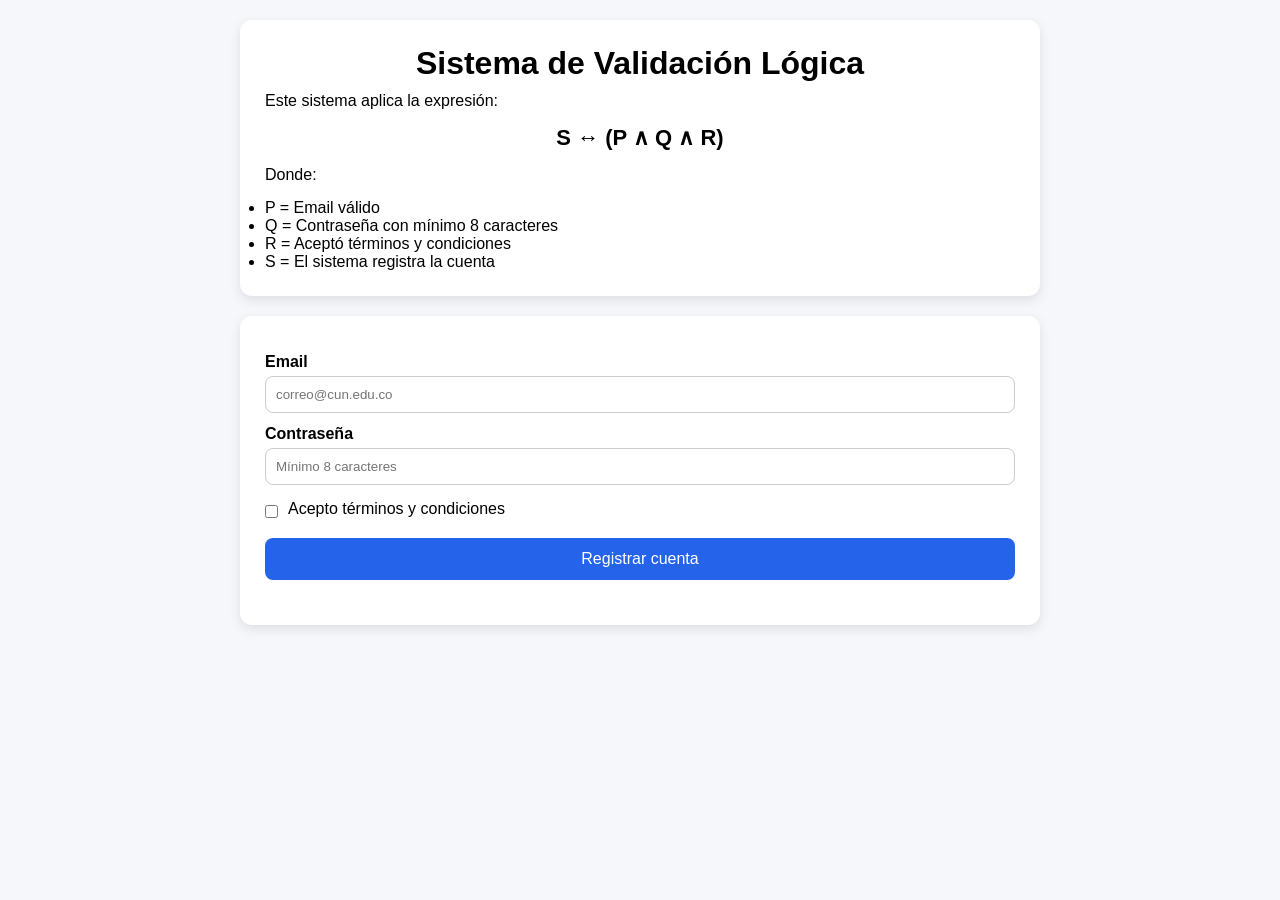
==== index.html @ 677029ca "Rename Logica.html to index.html" ====
<!DOCTYPE html>
<html lang="es">
<head>
<meta charset="UTF-8">
<meta name="viewport" content="width=device-width, initial-scale=1.0">
<title>Sistema de Validación Lógica</title>

<style>
*{
    margin:0;
    padding:0;
    box-sizing:border-box;
    font-family:Arial, Helvetica, sans-serif;
}

body{
    background:#f5f7fb;
    padding:20px;
}

.container{
    max-width:800px;
    margin:auto;
}

.card{
    background:white;
    padding:25px;
    border-radius:12px;
    box-shadow:0 4px 12px rgba(0,0,0,.1);
    margin-bottom:20px;
}

h1{
    text-align:center;
    margin-bottom:10px;
}

p{
    margin-bottom:15px;
}

label{
    display:block;
    margin-top:12px;
    font-weight:bold;
}

input{
    width:100%;
    padding:10px;
    margin-top:5px;
    border:1px solid #ccc;
    border-radius:8px;
}

.checkbox{
    margin-top:15px;
    display:flex;
    gap:10px;
    align-items:center;
}

.checkbox input{
    width:auto;
}

button{
    width:100%;
    margin-top:20px;
    padding:12px;
    border:none;
    border-radius:8px;
    cursor:pointer;
    font-size:16px;
    background:#2563eb;
    color:white;
}

button:hover{
    opacity:.9;
}

.resultado{
    margin-top:20px;
}

.tabla{
    width:100%;
    border-collapse:collapse;
    margin-top:15px;
}

.tabla th,
.tabla td{
    border:1px solid #ddd;
    padding:10px;
    text-align:center;
}

.correcto{
    color:green;
    font-weight:bold;
}

.error{
    color:red;
    font-weight:bold;
}

.estado{
    font-size:18px;
    margin-top:15px;
}

.expresion{
    text-align:center;
    font-size:22px;
    margin:15px 0;
    font-weight:bold;
}
</style>
</head>
<body>

<div class="container">

    <div class="card">
        <h1>Sistema de Validación Lógica</h1>

        <p>
            Este sistema aplica la expresión:
        </p>

        <div class="expresion">
            S ↔ (P ∧ Q ∧ R)
        </div>

        <p>
            Donde:
        </p>

        <ul>
            <li>P = Email válido</li>
            <li>Q = Contraseña con mínimo 8 caracteres</li>
            <li>R = Aceptó términos y condiciones</li>
            <li>S = El sistema registra la cuenta</li>
        </ul>
    </div>

    <div class="card">

        <label>Email</label>
        <input type="email" id="email" placeholder="correo@cun.edu.co">

        <label>Contraseña</label>
        <input type="password" id="password" placeholder="Mínimo 8 caracteres">

        <div class="checkbox">
            <input type="checkbox" id="terminos">
            <span>Acepto términos y condiciones</span>
        </div>

        <button onclick="validar()">
            Registrar cuenta
        </button>

        <div id="resultado" class="resultado"></div>

    </div>

</div>

<script>

function validar(){

    const email = document.getElementById("email").value;
    const password = document.getElementById("password").value;
    const terminos = document.getElementById("terminos").checked;

    // P
    const P = email.toLowerCase().endsWith("@cun.edu.co");

    // Q
    const Q = password.length >= 8;

    // R
    const R = terminos;

    // S ↔ (P ∧ Q ∧ R)
    const S = P && Q && R;

    let html = `
        <table class="tabla">
            <tr>
                <th>Variable</th>
                <th>Descripción</th>
                <th>Valor</th>
            </tr>
            <tr>
                <td>P</td>
                <td>Email válido</td>
                <td>${P ? "V" : "F"}</td>
            </tr>
            <tr>
                <td>Q</td>
                <td>Contraseña válida</td>
                <td>${Q ? "V" : "F"}</td>
            </tr>
            <tr>
                <td>R</td>
                <td>Términos aceptados</td>
                <td>${R ? "V" : "F"}</td>
            </tr>
            <tr>
                <td>S</td>
                <td>Registrar cuenta</td>
                <td>${S ? "V" : "F"}</td>
            </tr>
        </table>
    `;

    if(S){
        html += `
            <div class="estado correcto">
                ✅ Cuenta creada correctamente
            </div>
        `;
    }
    else{
        html += `
            <div class="estado error">
                ❌ No se puede crear la cuenta
            </div>
        `;
    }

    document.getElementById("resultado").innerHTML = html;
}

</script>

</body>
</html>
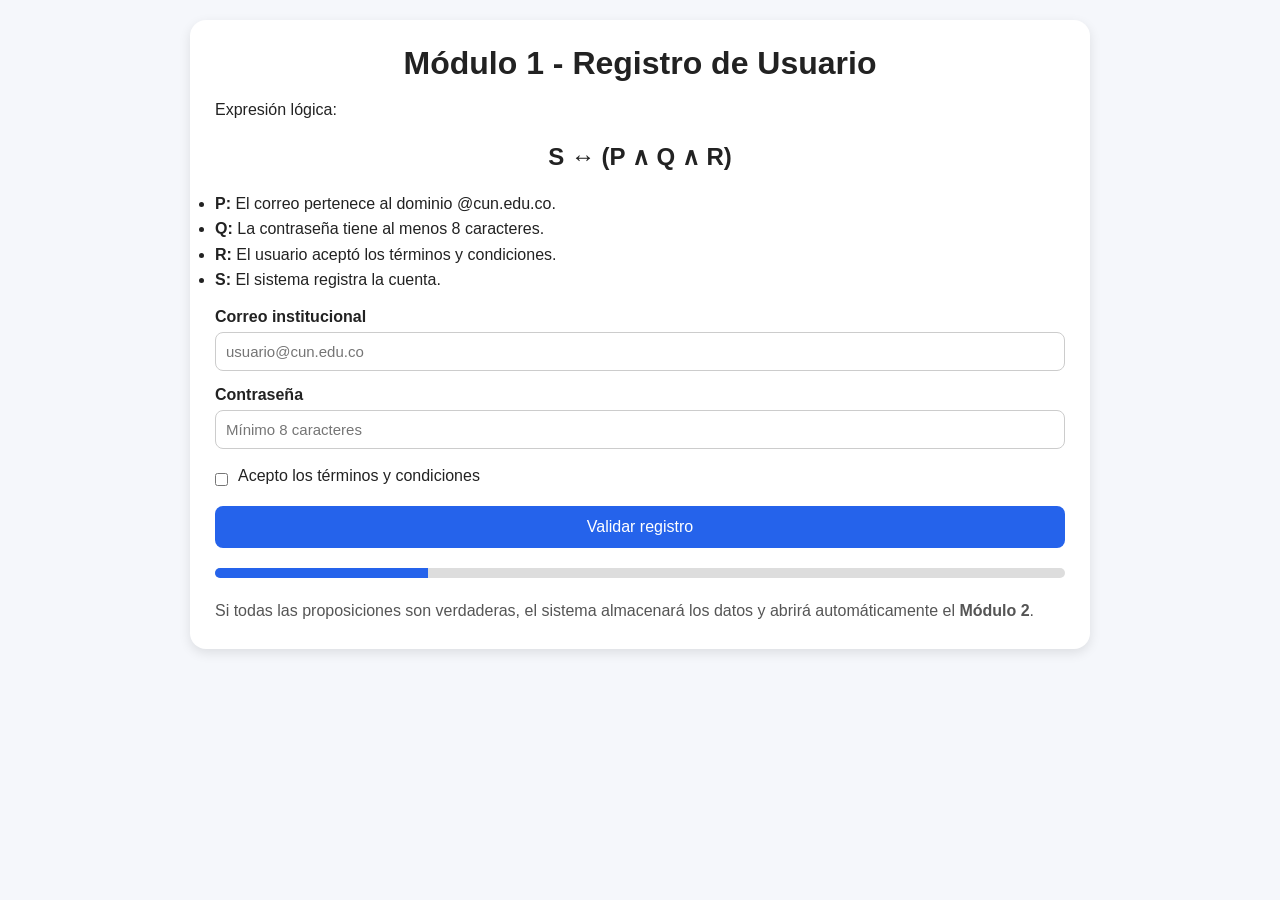
==== commit c3ec7e9c: "nueva pag 4 modulo" ====
--- a/index.html
+++ b/index.html
@@ -3,243 +3,53 @@
 <head>
 <meta charset="UTF-8">
 <meta name="viewport" content="width=device-width, initial-scale=1.0">
-<title>Sistema de Validación Lógica</title>
-
-<style>
-*{
-    margin:0;
-    padding:0;
-    box-sizing:border-box;
-    font-family:Arial, Helvetica, sans-serif;
-}
-
-body{
-    background:#f5f7fb;
-    padding:20px;
-}
-
-.container{
-    max-width:800px;
-    margin:auto;
-}
-
-.card{
-    background:white;
-    padding:25px;
-    border-radius:12px;
-    box-shadow:0 4px 12px rgba(0,0,0,.1);
-    margin-bottom:20px;
-}
-
-h1{
-    text-align:center;
-    margin-bottom:10px;
-}
-
-p{
-    margin-bottom:15px;
-}
-
-label{
-    display:block;
-    margin-top:12px;
-    font-weight:bold;
-}
-
-input{
-    width:100%;
-    padding:10px;
-    margin-top:5px;
-    border:1px solid #ccc;
-    border-radius:8px;
-}
-
-.checkbox{
-    margin-top:15px;
-    display:flex;
-    gap:10px;
-    align-items:center;
-}
-
-.checkbox input{
-    width:auto;
-}
-
-button{
-    width:100%;
-    margin-top:20px;
-    padding:12px;
-    border:none;
-    border-radius:8px;
-    cursor:pointer;
-    font-size:16px;
-    background:#2563eb;
-    color:white;
-}
-
-button:hover{
-    opacity:.9;
-}
-
-.resultado{
-    margin-top:20px;
-}
-
-.tabla{
-    width:100%;
-    border-collapse:collapse;
-    margin-top:15px;
-}
-
-.tabla th,
-.tabla td{
-    border:1px solid #ddd;
-    padding:10px;
-    text-align:center;
-}
-
-.correcto{
-    color:green;
-    font-weight:bold;
-}
-
-.error{
-    color:red;
-    font-weight:bold;
-}
-
-.estado{
-    font-size:18px;
-    margin-top:15px;
-}
-
-.expresion{
-    text-align:center;
-    font-size:22px;
-    margin:15px 0;
-    font-weight:bold;
-}
-</style>
+<title>Módulo 1 - Registro</title>
+<link rel="stylesheet" href="style.css">
 </head>
 <body>
 
 <div class="container">
+  <div class="card">
+    <h1>Módulo 1 - Registro de Usuario</h1>
 
-    <div class="card">
-        <h1>Sistema de Validación Lógica</h1>
+    <p>Expresión lógica:</p>
+    <div class="expresion">S ↔ (P ∧ Q ∧ R)</div>
 
-        <p>
-            Este sistema aplica la expresión:
-        </p>
+    <ul>
+      <li><b>P:</b> El correo pertenece al dominio <code>@cun.edu.co</code>.</li>
+      <li><b>Q:</b> La contraseña tiene al menos 8 caracteres.</li>
+      <li><b>R:</b> El usuario aceptó los términos y condiciones.</li>
+      <li><b>S:</b> El sistema registra la cuenta.</li>
+    </ul>
 
-        <div class="expresion">
-            S ↔ (P ∧ Q ∧ R)
-        </div>
+    <label for="email">Correo institucional</label>
+    <input id="email" type="email" placeholder="usuario@cun.edu.co">
 
-        <p>
-            Donde:
-        </p>
+    <label for="password">Contraseña</label>
+    <input id="password" type="password" placeholder="Mínimo 8 caracteres">
 
-        <ul>
-            <li>P = Email válido</li>
-            <li>Q = Contraseña con mínimo 8 caracteres</li>
-            <li>R = Aceptó términos y condiciones</li>
-            <li>S = El sistema registra la cuenta</li>
-        </ul>
+    <div class="checkbox">
+      <input id="terminos" type="checkbox">
+      <span>Acepto los términos y condiciones</span>
     </div>
 
-    <div class="card">
+    <button onclick="validarModulo1()">Validar registro</button>
 
-        <label>Email</label>
-        <input type="email" id="email" placeholder="correo@cun.edu.co">
+    <div id="resultado"></div>
 
-        <label>Contraseña</label>
-        <input type="password" id="password" placeholder="Mínimo 8 caracteres">
-
-        <div class="checkbox">
-            <input type="checkbox" id="terminos">
-            <span>Acepto términos y condiciones</span>
-        </div>
-
-        <button onclick="validar()">
-            Registrar cuenta
-        </button>
-
-        <div id="resultado" class="resultado"></div>
-
+    <div class="progreso">
+      <div style="width:25%"></div>
     </div>
 
+    <p class="info">
+      Si todas las proposiciones son verdaderas, el sistema almacenará los datos
+      y abrirá automáticamente el <strong>Módulo 2</strong>.
+    </p>
+
+  </div>
 </div>
 
-<script>
-
-function validar(){
-
-    const email = document.getElementById("email").value;
-    const password = document.getElementById("password").value;
-    const terminos = document.getElementById("terminos").checked;
-
-    // P
-    const P = email.toLowerCase().endsWith("@cun.edu.co");
-
-    // Q
-    const Q = password.length >= 8;
-
-    // R
-    const R = terminos;
-
-    // S ↔ (P ∧ Q ∧ R)
-    const S = P && Q && R;
-
-    let html = `
-        <table class="tabla">
-            <tr>
-                <th>Variable</th>
-                <th>Descripción</th>
-                <th>Valor</th>
-            </tr>
-            <tr>
-                <td>P</td>
-                <td>Email válido</td>
-                <td>${P ? "V" : "F"}</td>
-            </tr>
-            <tr>
-                <td>Q</td>
-                <td>Contraseña válida</td>
-                <td>${Q ? "V" : "F"}</td>
-            </tr>
-            <tr>
-                <td>R</td>
-                <td>Términos aceptados</td>
-                <td>${R ? "V" : "F"}</td>
-            </tr>
-            <tr>
-                <td>S</td>
-                <td>Registrar cuenta</td>
-                <td>${S ? "V" : "F"}</td>
-            </tr>
-        </table>
-    `;
-
-    if(S){
-        html += `
-            <div class="estado correcto">
-                ✅ Cuenta creada correctamente
-            </div>
-        `;
-    }
-    else{
-        html += `
-            <div class="estado error">
-                ❌ No se puede crear la cuenta
-            </div>
-        `;
-    }
-
-    document.getElementById("resultado").innerHTML = html;
-}
-
-</script>
+<script src="script.js"></script>
 
 </body>
 </html>
--- a/style.css
+++ b/style.css
@@ -0,0 +1,197 @@
+/* ===== Estilos generales ===== */
+*{
+    margin:0;
+    padding:0;
+    box-sizing:border-box;
+    font-family:Arial,Helvetica,sans-serif;
+}
+
+body{
+    background:#f5f7fb;
+    padding:20px;
+    color:#222;
+}
+
+.container{
+    max-width:900px;
+    margin:auto;
+}
+
+.card{
+    background:#fff;
+    padding:25px;
+    border-radius:16px;
+    box-shadow:0 4px 12px rgba(0,0,0,.10);
+    margin-bottom:20px;
+}
+
+h1,h2{
+    text-align:center;
+    margin-bottom:15px;
+}
+
+p,li{
+    line-height:1.6;
+}
+
+.expresion{
+    text-align:center;
+    font-size:24px;
+    font-weight:bold;
+    margin:20px 0;
+}
+
+label{
+    display:block;
+    margin-top:15px;
+    font-weight:bold;
+}
+
+input,select{
+    width:100%;
+    padding:10px;
+    margin-top:6px;
+    border:1px solid #ccc;
+    border-radius:8px;
+    font-size:15px;
+}
+
+.checkbox{
+    display:flex;
+    align-items:center;
+    gap:10px;
+    margin-top:18px;
+}
+
+.checkbox input{
+    width:auto;
+}
+
+button{
+    width:100%;
+    padding:12px;
+    margin-top:20px;
+    border:none;
+    border-radius:8px;
+    background:#2563eb;
+    color:#fff;
+    font-size:16px;
+    cursor:pointer;
+    transition:.25s;
+}
+
+button:hover{
+    background:#1d4ed8;
+}
+
+/* ===== Tabla ===== */
+
+.tabla{
+    width:100%;
+    margin-top:20px;
+    border-collapse:separate;
+    border-spacing:0;
+    border-radius:16px;
+    overflow:hidden;
+    box-shadow:0 3px 8px rgba(0,0,0,.08);
+}
+
+.tabla th,
+.tabla td{
+    padding:12px;
+    text-align:center;
+    border:1px solid #ddd;
+}
+
+.tabla th{
+    font-weight:bold;
+}
+
+.tabla tr:first-child th:first-child{
+    border-top-left-radius:16px;
+}
+
+.tabla tr:first-child th:last-child{
+    border-top-right-radius:16px;
+}
+
+.tabla tr:last-child td:first-child{
+    border-bottom-left-radius:16px;
+}
+
+.tabla tr:last-child td:last-child{
+    border-bottom-right-radius:16px;
+}
+
+/* Resultado verdadero */
+
+.tabla-aprobada{
+    border:2px solid #86efac;
+}
+
+.tabla-aprobada th,
+.tabla-aprobada td{
+    background:#f0fdf4;
+}
+
+/* Resultado falso */
+
+.tabla-rechazada{
+    border:2px solid #fca5a5;
+}
+
+.tabla-rechazada th,
+.tabla-rechazada td{
+    background:#fef2f2;
+}
+
+/* Información */
+
+.info{
+    margin-top:15px;
+    color:#555;
+}
+
+.usuario{
+    margin:15px 0;
+    font-weight:bold;
+}
+
+.progreso{
+    width:100%;
+    height:10px;
+    background:#ddd;
+    border-radius:8px;
+    overflow:hidden;
+    margin:20px 0;
+}
+
+.progreso div{
+    height:100%;
+    background:#2563eb;
+    transition:width .4s;
+}
+
+.resumen{
+    background:#f8fafc;
+    border-left:5px solid #2563eb;
+    padding:15px;
+    border-radius:10px;
+    margin-top:20px;
+}
+
+@media(max-width:600px){
+    .card{
+        padding:18px;
+    }
+
+    .expresion{
+        font-size:20px;
+    }
+
+    .tabla th,
+    .tabla td{
+        padding:8px;
+        font-size:14px;
+    }
+}
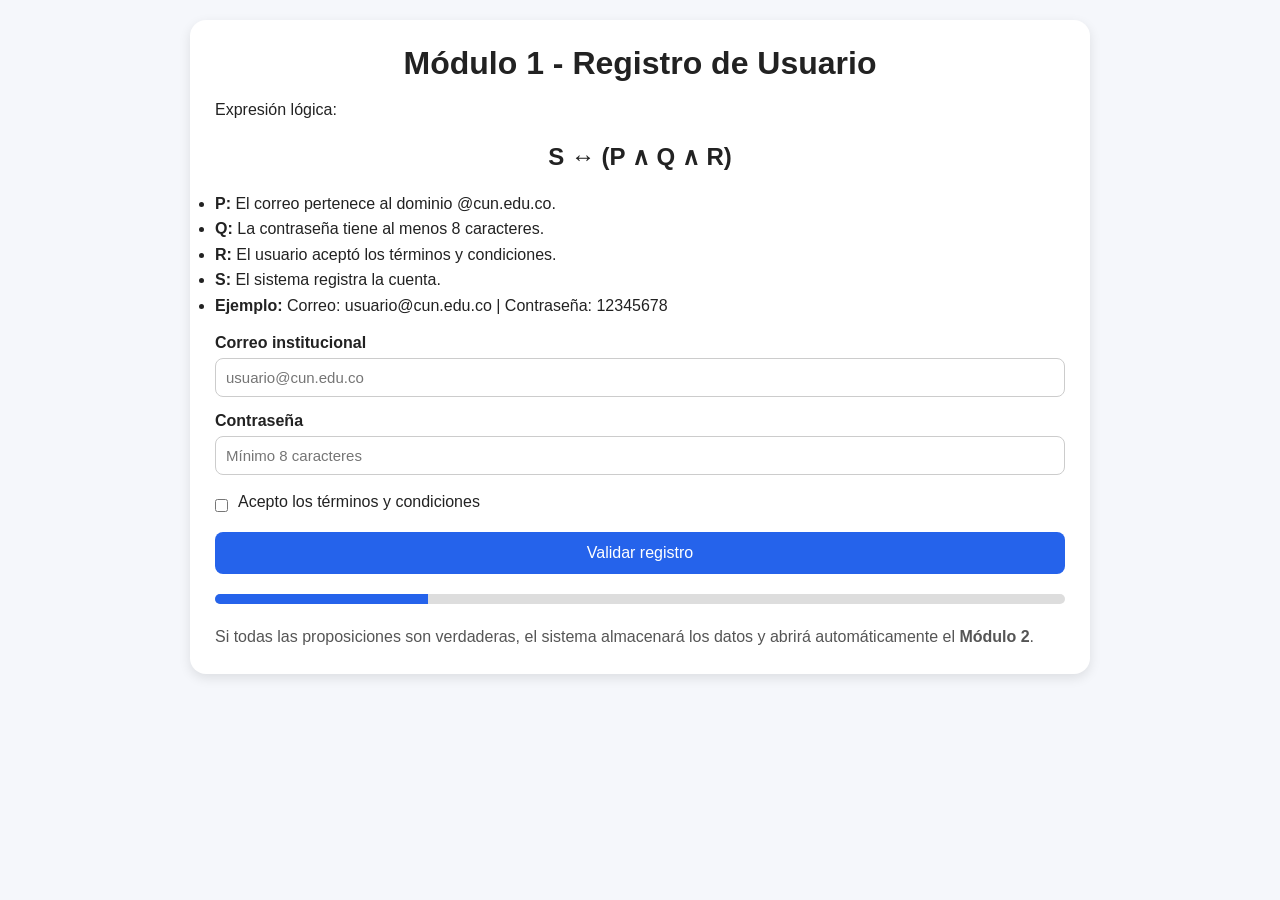
==== commit d263a601: "comentario modulo 1" ====
--- a/index.html
+++ b/index.html
@@ -20,6 +20,7 @@
       <li><b>Q:</b> La contraseña tiene al menos 8 caracteres.</li>
       <li><b>R:</b> El usuario aceptó los términos y condiciones.</li>
       <li><b>S:</b> El sistema registra la cuenta.</li>
+      <li><b>Ejemplo:</b> Correo: usuario@cun.edu.co | Contraseña: 12345678</li>
     </ul>
 
     <label for="email">Correo institucional</label>
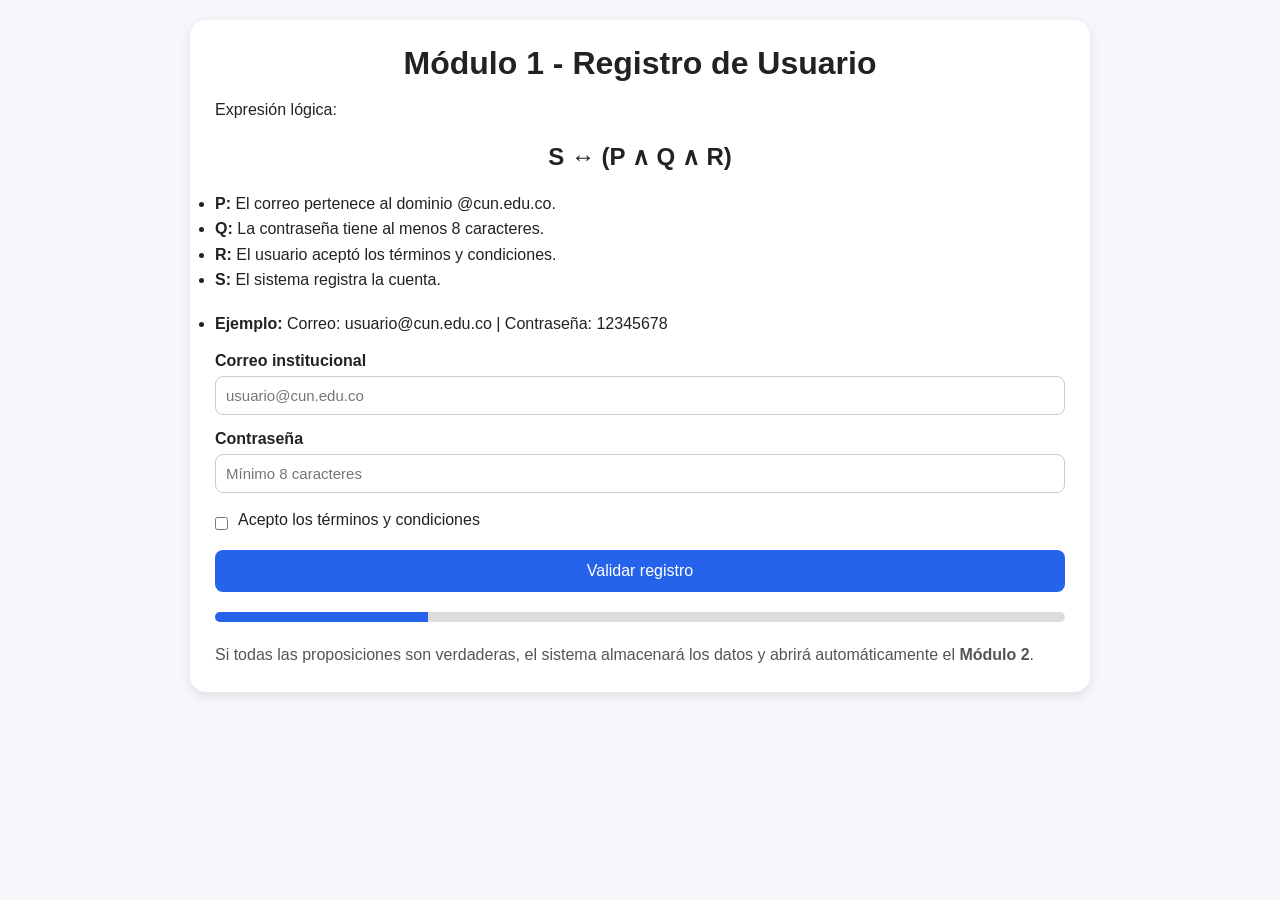
==== commit 531e6e9b: "comentario modulo 1" ====
--- a/index.html
+++ b/index.html
@@ -20,6 +20,7 @@
       <li><b>Q:</b> La contraseña tiene al menos 8 caracteres.</li>
       <li><b>R:</b> El usuario aceptó los términos y condiciones.</li>
       <li><b>S:</b> El sistema registra la cuenta.</li>
+      <br>
       <li><b>Ejemplo:</b> Correo: usuario@cun.edu.co | Contraseña: 12345678</li>
     </ul>
 
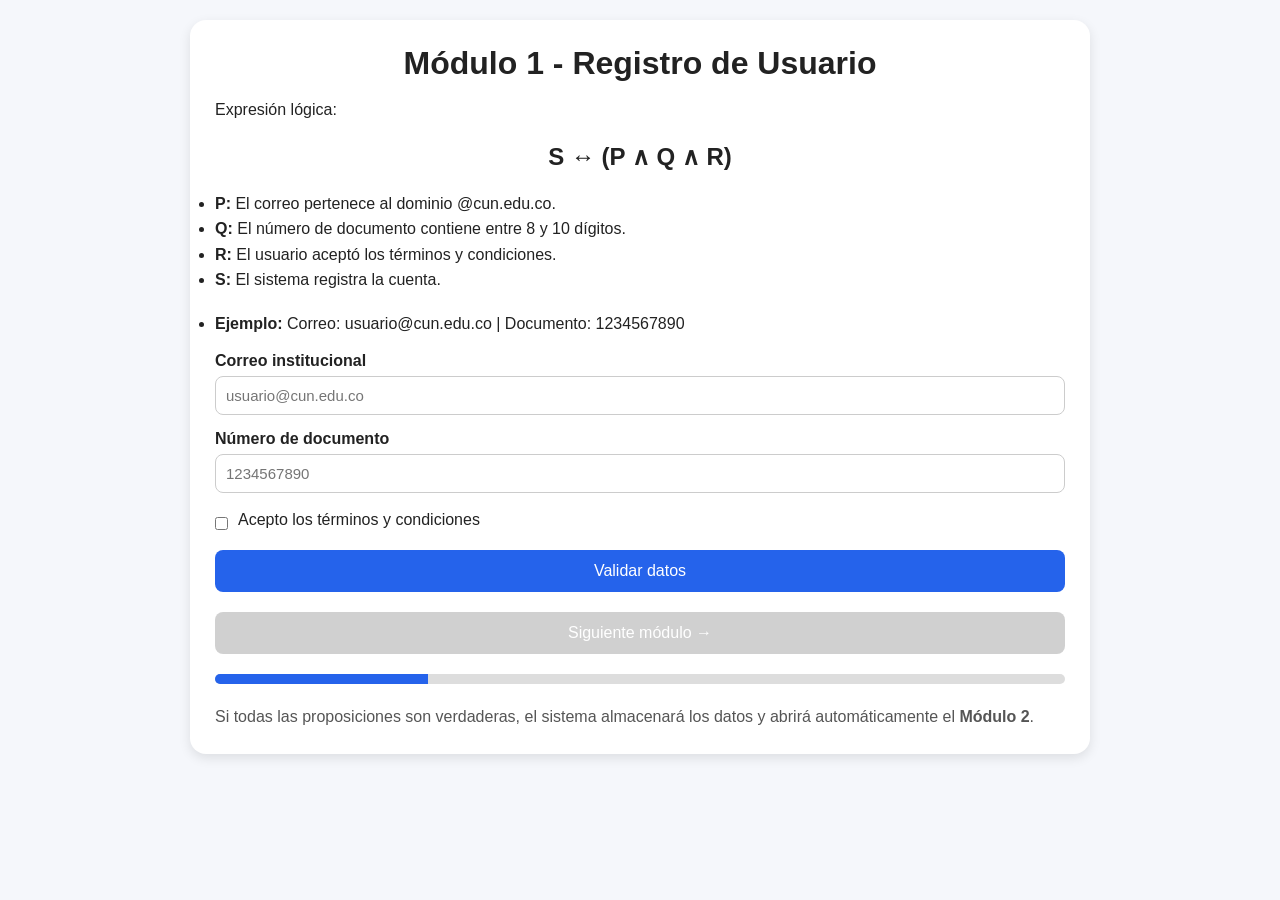
==== commit 11aab314: "cambios en todo jaja" ====
--- a/index.html
+++ b/index.html
@@ -17,25 +17,34 @@
 
     <ul>
       <li><b>P:</b> El correo pertenece al dominio <code>@cun.edu.co</code>.</li>
-      <li><b>Q:</b> La contraseña tiene al menos 8 caracteres.</li>
+      <li><b>Q:</b> El número de documento contiene entre 8 y 10 dígitos.</li>
       <li><b>R:</b> El usuario aceptó los términos y condiciones.</li>
       <li><b>S:</b> El sistema registra la cuenta.</li>
       <br>
-      <li><b>Ejemplo:</b> Correo: usuario@cun.edu.co | Contraseña: 12345678</li>
+      <li><b>Ejemplo:</b> Correo: usuario@cun.edu.co | Documento: 1234567890</li>
     </ul>
 
     <label for="email">Correo institucional</label>
     <input id="email" type="email" placeholder="usuario@cun.edu.co">
 
-    <label for="password">Contraseña</label>
-    <input id="password" type="password" placeholder="Mínimo 8 caracteres">
+    <label for="documento">Número de documento</label>
+    <input id="documento" type="text" placeholder="1234567890">
 
     <div class="checkbox">
       <input id="terminos" type="checkbox">
       <span>Acepto los términos y condiciones</span>
     </div>
 
-    <button onclick="validarModulo1()">Validar registro</button>
+    <button onclick="validarModulo1()">
+        Validar datos
+    </button>
+
+    <button
+        id="btnModulo2"
+        onclick="window.location.href='modulo2.html'"
+        disabled>
+        Siguiente módulo →
+    </button>
 
     <div id="resultado"></div>
 
--- a/style.css
+++ b/style.css
@@ -80,6 +80,16 @@
     transition:.25s;
 }
 
+button:disabled{
+
+    background:#bdbdbd;
+
+    cursor:not-allowed;
+
+    opacity:.7;
+
+}
+
 button:hover{
     background:#1d4ed8;
 }
